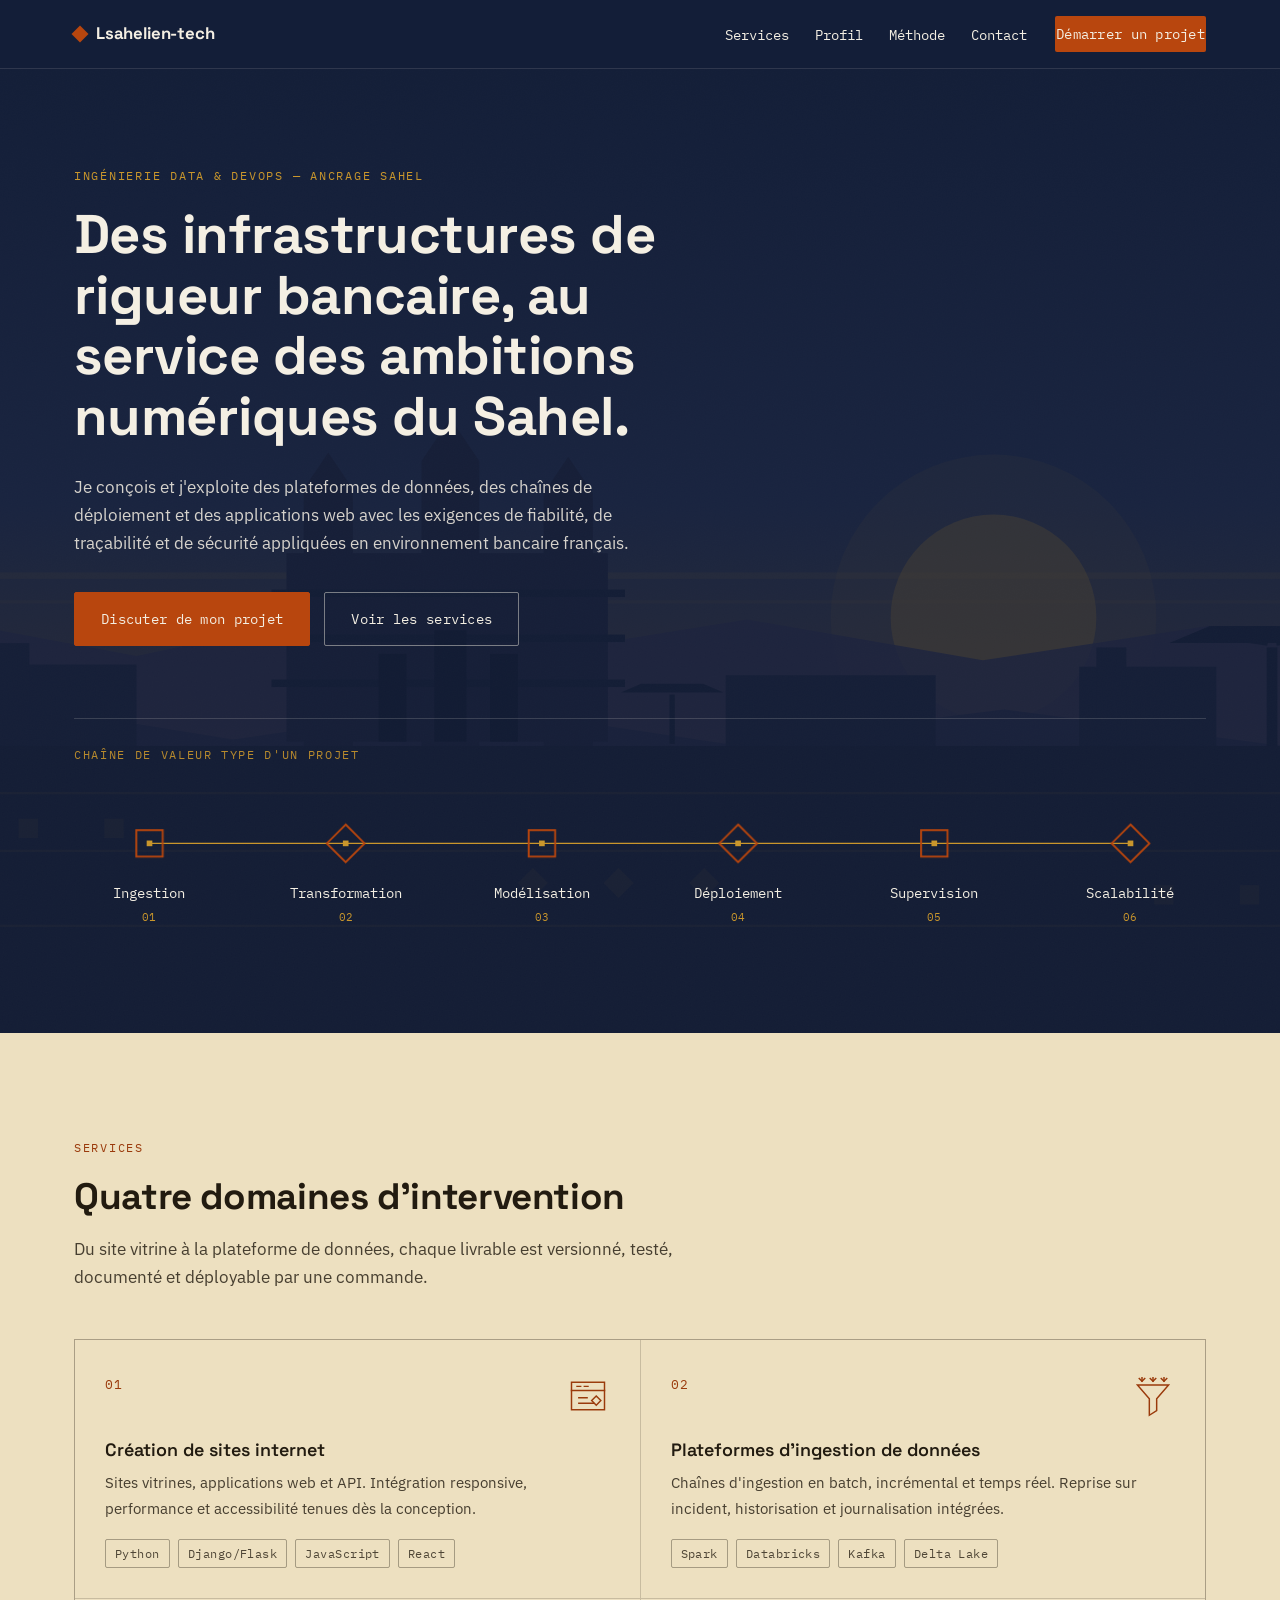
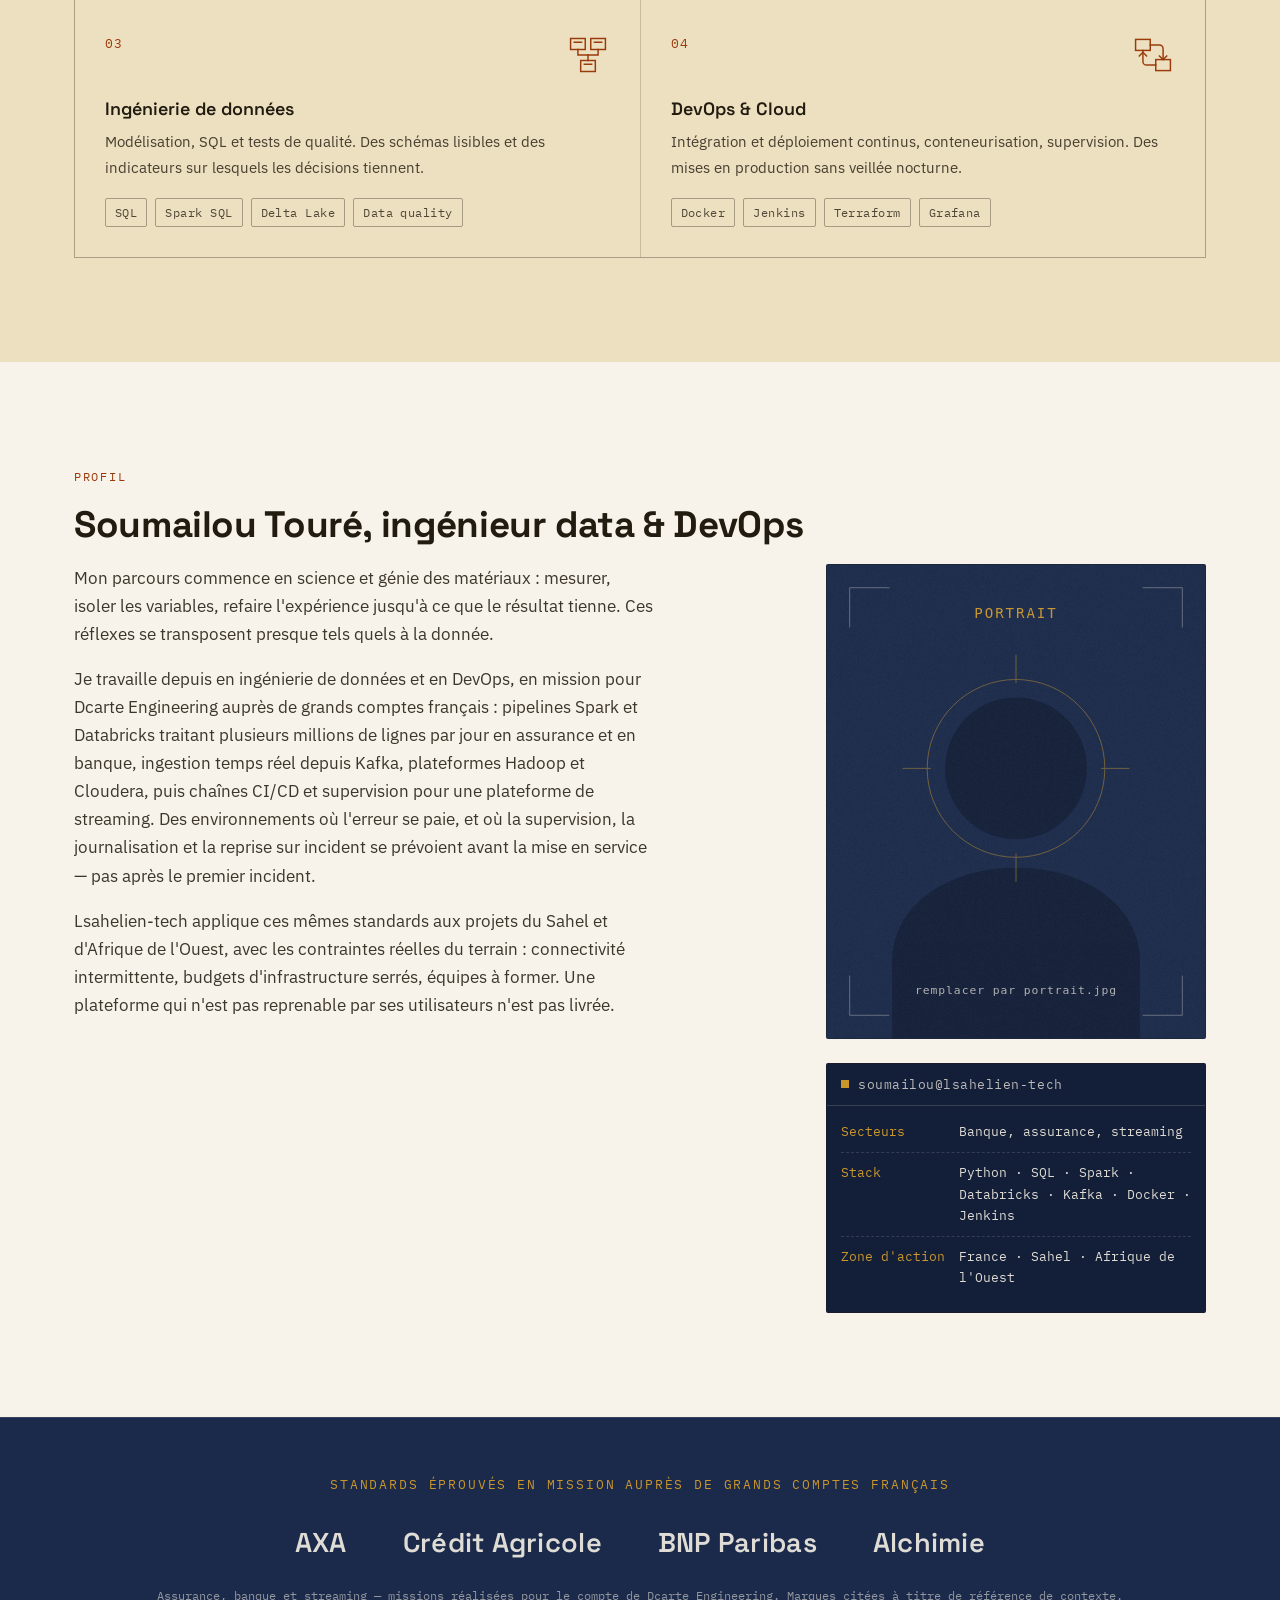
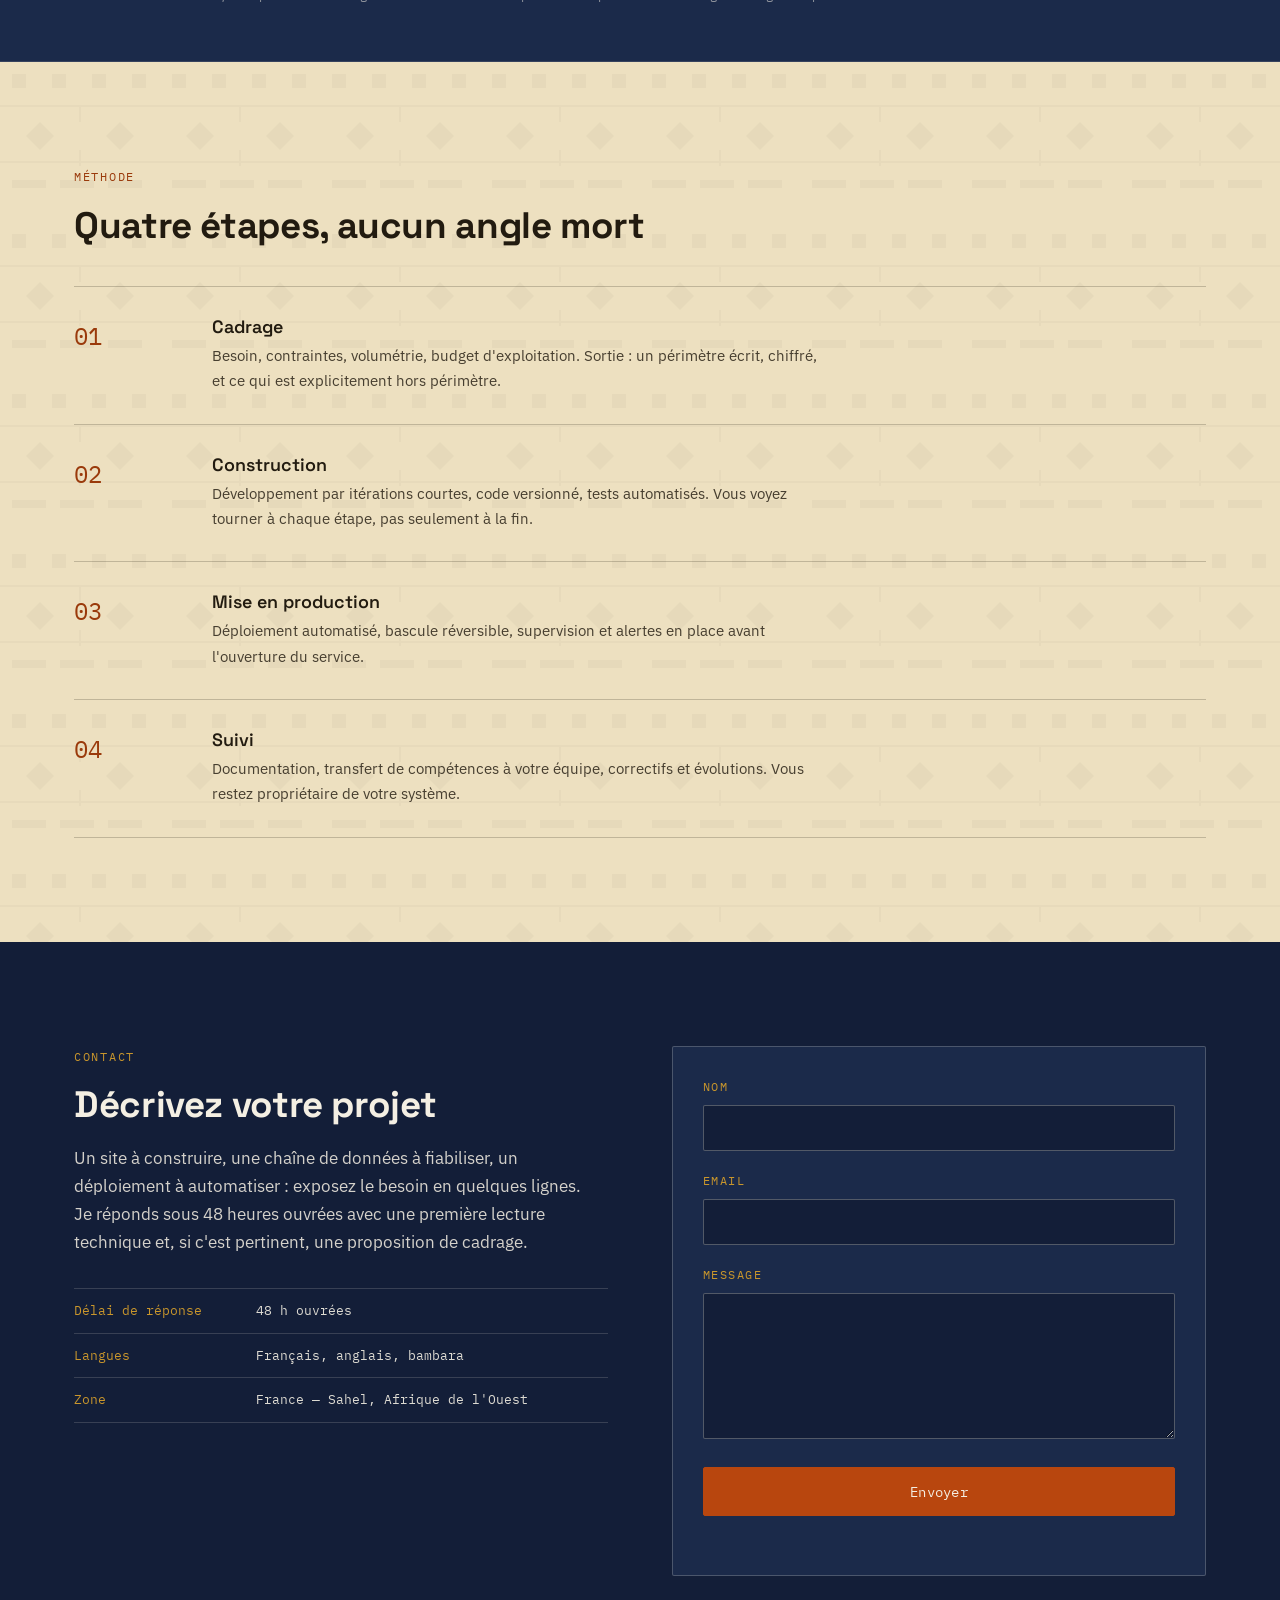
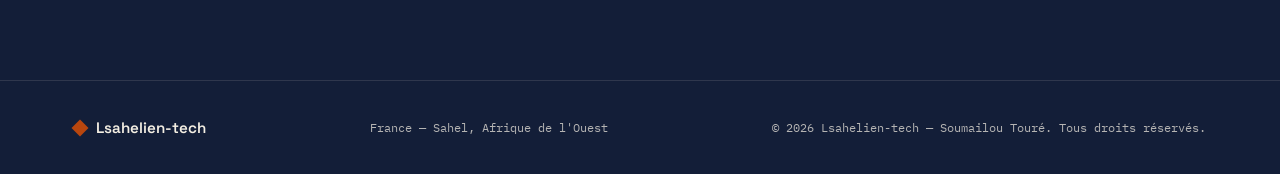
==== public/index.html @ 9456e6a8 "Isole le site dans public/ pour le déploiement Le déploiement échouait sur « Asset too large » : l'a" ====
<!DOCTYPE html>
<html lang="fr">
<head>
<meta charset="utf-8">
<meta name="viewport" content="width=device-width, initial-scale=1">
<title>Lsahelien-tech — Ingénierie data, DevOps &amp; développement web</title>
<meta name="description" content="Lsahelien-tech conçoit des plateformes de données, des sites internet et des chaînes DevOps avec les standards de fiabilité éprouvés en environnement bancaire, au service des projets du Sahel et d'Afrique de l'Ouest.">
<meta name="author" content="Soumailou Touré">
<meta name="theme-color" content="#131E38">
<link rel="icon" href="assets/img/favicon.svg" type="image/svg+xml">
<link rel="canonical" href="https://site-internet-lsahelien-tech.touresoumailou19.workers.dev/">

<meta property="og:type" content="website">
<meta property="og:title" content="Lsahelien-tech — Ingénierie data &amp; DevOps">
<meta property="og:description" content="Des infrastructures de rigueur bancaire, au service des ambitions numériques du Sahel.">
<meta property="og:image" content="https://site-internet-lsahelien-tech.touresoumailou19.workers.dev/assets/img/hero-sahel.svg">
<meta property="og:url" content="https://site-internet-lsahelien-tech.touresoumailou19.workers.dev/">
<meta property="og:locale" content="fr_FR">

<link rel="preconnect" href="https://fonts.googleapis.com">
<link rel="preconnect" href="https://fonts.gstatic.com" crossorigin>
<link rel="stylesheet" href="https://fonts.googleapis.com/css2?family=IBM+Plex+Mono:wght@400;500&family=IBM+Plex+Sans:wght@400;500&family=Space+Grotesk:wght@600;700&display=swap">
<link rel="stylesheet" href="assets/css/style.css">
</head>
<body>

<a class="skip-link" href="#main">Aller au contenu</a>

<header class="site-header" id="top">
  <div class="wrap header-inner">
    <a class="logo" href="#top" aria-label="Lsahelien-tech, retour en haut de page">
      <span class="logo-mark" aria-hidden="true"></span>
      <span class="logo-text">Lsahelien-tech</span>
    </a>

    <input type="checkbox" id="nav-toggle" class="nav-toggle" hidden>
    <label for="nav-toggle" class="nav-burger" aria-hidden="true">
      <span></span><span></span><span></span>
    </label>

    <nav class="site-nav" aria-label="Navigation principale">
      <ul>
        <li><a href="#services">Services</a></li>
        <li><a href="#profil">Profil</a></li>
        <li><a href="#methode">Méthode</a></li>
        <li><a href="#contact">Contact</a></li>
      </ul>
      <a class="btn btn-solid btn-sm nav-cta" href="#contact">Démarrer un projet</a>
    </nav>
  </div>
</header>

<main id="main">

  <!-- ============ HERO ============ -->
  <section class="hero" aria-labelledby="hero-title">
    <img class="hero-bg" src="assets/img/hero-sahel.svg" alt="Paysage sahélien au crépuscule : dunes, architecture en banco et acacias, traité en teinte indigo." aria-hidden="true">
    <div class="hero-veil" aria-hidden="true"></div>

    <div class="wrap hero-inner">
      <p class="eyebrow">Ingénierie data &amp; DevOps — ancrage Sahel</p>
      <h1 id="hero-title">Des infrastructures de rigueur bancaire, au service des ambitions numériques du Sahel.</h1>
      <p class="hero-lede">
        Je conçois et j'exploite des plateformes de données, des chaînes de déploiement et des applications web
        avec les exigences de fiabilité, de traçabilité et de sécurité appliquées en environnement bancaire français.
      </p>

      <div class="hero-actions">
        <a class="btn btn-solid" href="#contact">Discuter de mon projet</a>
        <a class="btn btn-ghost" href="#services">Voir les services</a>
      </div>

      <figure class="pipeline">
        <figcaption class="pipeline-cap">Chaîne de valeur type d'un projet</figcaption>
        <div class="pipeline-scroll">
          <svg class="pipeline-svg" viewBox="0 0 1200 168" role="img" aria-label="Diagramme de pipeline : Ingestion, Transformation, Modélisation, Déploiement, Supervision, Scalabilité.">
            <title>Pipeline : ingestion, transformation, modélisation, déploiement, supervision, scalabilité</title>

            <path class="pl-line" d="M80 64 H1120" fill="none" stroke="#C9962C" stroke-width="1.5"/>

            <g class="pl-nodes" fill="none" stroke="#B8460E" stroke-width="2">
              <rect class="pl-node n1" x="66" y="50" width="28" height="28"/>
              <path class="pl-node n2" d="M288 44 L308 64 L288 84 L268 64 Z"/>
              <rect class="pl-node n3" x="482" y="50" width="28" height="28"/>
              <path class="pl-node n4" d="M704 44 L724 64 L704 84 L684 64 Z"/>
              <rect class="pl-node n5" x="898" y="50" width="28" height="28"/>
              <path class="pl-node n6" d="M1120 44 L1140 64 L1120 84 L1100 64 Z"/>
            </g>

            <g class="pl-dots" fill="#C9962C">
              <rect class="pl-node n1" x="77" y="61" width="6" height="6"/>
              <rect class="pl-node n2" x="285" y="61" width="6" height="6"/>
              <rect class="pl-node n3" x="493" y="61" width="6" height="6"/>
              <rect class="pl-node n4" x="701" y="61" width="6" height="6"/>
              <rect class="pl-node n5" x="909" y="61" width="6" height="6"/>
              <rect class="pl-node n6" x="1117" y="61" width="6" height="6"/>
            </g>

            <g class="pl-labels" fill="#F4EFE3" font-family="'IBM Plex Mono', ui-monospace, monospace" font-size="15" text-anchor="middle">
              <text class="pl-node n1" x="80" y="122">Ingestion</text>
              <text class="pl-node n2" x="288" y="122">Transformation</text>
              <text class="pl-node n3" x="496" y="122">Modélisation</text>
              <text class="pl-node n4" x="704" y="122">Déploiement</text>
              <text class="pl-node n5" x="912" y="122">Supervision</text>
              <text class="pl-node n6" x="1120" y="122">Scalabilité</text>
            </g>

            <g class="pl-idx pl-labels" fill="#C9962C" font-family="'IBM Plex Mono', ui-monospace, monospace" font-size="12" text-anchor="middle">
              <text class="pl-node n1" x="80" y="146">01</text>
              <text class="pl-node n2" x="288" y="146">02</text>
              <text class="pl-node n3" x="496" y="146">03</text>
              <text class="pl-node n4" x="704" y="146">04</text>
              <text class="pl-node n5" x="912" y="146">05</text>
              <text class="pl-node n6" x="1120" y="146">06</text>
            </g>
          </svg>
        </div>
      </figure>
    </div>
  </section>

  <!-- ============ SERVICES ============ -->
  <section class="section section-sable" id="services" aria-labelledby="services-title">
    <div class="wrap">
      <p class="eyebrow eyebrow-dark">Services</p>
      <h2 id="services-title">Quatre domaines d'intervention</h2>
      <p class="section-lede">
        Du site vitrine à la plateforme de données, chaque livrable est versionné, testé, documenté et déployable
        par une commande.
      </p>

      <div class="grid-services">

        <article class="card">
          <div class="card-head">
            <span class="card-num">01</span>
            <svg class="ico" viewBox="0 0 48 48" aria-hidden="true" focusable="false">
              <rect x="6" y="9" width="36" height="30"/>
              <path d="M6 18 H42"/>
              <path d="M12 13.5 H16 M20 13.5 H24"/>
              <path d="M14 26 h9 M14 32 h16"/>
              <path d="M33 24 l5 5 -5 5 -5 -5 Z"/>
            </svg>
          </div>
          <h3>Création de sites internet</h3>
          <p>Sites vitrines, applications web et API. Intégration responsive, performance et accessibilité tenues dès la conception.</p>
          <ul class="tags">
            <li>Python</li><li>Django/Flask</li><li>JavaScript</li><li>React</li>
          </ul>
        </article>

        <article class="card">
          <div class="card-head">
            <span class="card-num">02</span>
            <svg class="ico" viewBox="0 0 48 48" aria-hidden="true" focusable="false">
              <path d="M7 12 h34 l-13 15 v13 l-8 5 V27 Z"/>
              <path d="M12 8 V4 M24 8 V4 M36 8 V4"/>
              <path d="M9 5 l3 3 3 -3 M21 5 l3 3 3 -3 M33 5 l3 3 3 -3"/>
            </svg>
          </div>
          <h3>Plateformes d'ingestion de données</h3>
          <p>Chaînes d'ingestion en batch, incrémental et temps réel. Reprise sur incident, historisation et journalisation intégrées.</p>
          <ul class="tags">
            <li>Spark</li><li>Databricks</li><li>Kafka</li><li>Delta Lake</li>
          </ul>
        </article>

        <article class="card">
          <div class="card-head">
            <span class="card-num">03</span>
            <svg class="ico" viewBox="0 0 48 48" aria-hidden="true" focusable="false">
              <rect x="5" y="6" width="16" height="12"/>
              <rect x="27" y="6" width="16" height="12"/>
              <rect x="16" y="30" width="16" height="12"/>
              <path d="M13 18 v6 h22 v-6"/>
              <path d="M24 24 v6"/>
              <path d="M9 10 h8 M31 10 h8 M20 34 h8"/>
            </svg>
          </div>
          <h3>Ingénierie de données</h3>
          <p>Modélisation, SQL et tests de qualité. Des schémas lisibles et des indicateurs sur lesquels les décisions tiennent.</p>
          <ul class="tags">
            <li>SQL</li><li>Spark SQL</li><li>Delta Lake</li><li>Data quality</li>
          </ul>
        </article>

        <article class="card">
          <div class="card-head">
            <span class="card-num">04</span>
            <svg class="ico" viewBox="0 0 48 48" aria-hidden="true" focusable="false">
              <rect x="5" y="7" width="16" height="12"/>
              <rect x="27" y="29" width="16" height="12"/>
              <path d="M21 13 h10 a4 4 0 0 1 4 4 v12"/>
              <path d="M27 35 H17 a4 4 0 0 1 -4 -4 V19"/>
              <path d="M31 25 l4 4 4 -4"/>
              <path d="M9 25 l4 -4 4 4"/>
            </svg>
          </div>
          <h3>DevOps &amp; Cloud</h3>
          <p>Intégration et déploiement continus, conteneurisation, supervision. Des mises en production sans veillée nocturne.</p>
          <ul class="tags">
            <li>Docker</li><li>Jenkins</li><li>Terraform</li><li>Grafana</li>
          </ul>
        </article>

      </div>
    </div>
  </section>

  <!-- ============ PROFIL ============ -->
  <section class="section section-papier" id="profil" aria-labelledby="profil-title">
    <div class="wrap">
      <p class="eyebrow eyebrow-dark">Profil</p>
      <h2 id="profil-title">Soumailou Touré, ingénieur data &amp; DevOps</h2>

      <div class="grid-profil">
        <div class="profil-text">
          <p>
            Mon parcours commence en science et génie des matériaux : mesurer, isoler les variables, refaire
            l'expérience jusqu'à ce que le résultat tienne. Ces réflexes se transposent presque tels quels à la donnée.
          </p>
          <p>
            Je travaille depuis en ingénierie de données et en DevOps, en mission pour Dcarte Engineering auprès de
            grands comptes français : pipelines Spark et Databricks traitant plusieurs millions de lignes par jour
            en assurance et en banque, ingestion temps réel depuis Kafka, plateformes Hadoop et Cloudera, puis
            chaînes CI/CD et supervision pour une plateforme de streaming. Des environnements où l'erreur se paie,
            et où la supervision, la journalisation et la reprise sur incident se prévoient avant la mise en
            service — pas après le premier incident.
          </p>
          <p>
            Lsahelien-tech applique ces mêmes standards aux projets du Sahel et d'Afrique de l'Ouest, avec les
            contraintes réelles du terrain : connectivité intermittente, budgets d'infrastructure serrés, équipes
            à former. Une plateforme qui n'est pas reprenable par ses utilisateurs n'est pas livrée.
          </p>
        </div>

        <div class="profil-side">
          <figure class="portrait">
            <img src="assets/img/portrait-placeholder.svg" alt="Emplacement réservé au portrait de Soumailou Touré, ingénieur data et DevOps." width="800" height="1000">
          </figure>

          <div class="status-card" role="group" aria-label="Fiche de synthèse">
            <div class="status-bar">
              <span class="dot" aria-hidden="true"></span>
              <span class="status-title">soumailou@lsahelien-tech</span>
            </div>
            <dl class="status-body">
              <div><dt>Secteurs</dt><dd>Banque, assurance, streaming</dd></div>
              <div><dt>Stack</dt><dd>Python · SQL · Spark · Databricks · Kafka · Docker · Jenkins</dd></div>
              <div><dt>Zone d'action</dt><dd>France · Sahel · Afrique de l'Ouest</dd></div>
            </dl>
          </div>
        </div>
      </div>
    </div>
  </section>

  <!-- ============ RÉFÉRENCES ============ -->
  <section class="refs" aria-labelledby="refs-title">
    <div class="wrap refs-inner">
      <h2 id="refs-title" class="refs-title">Standards éprouvés en mission auprès de grands comptes français</h2>
      <ul class="refs-list">
        <li>AXA</li>
        <li>Crédit Agricole</li>
        <li>BNP&nbsp;Paribas</li>
        <li>Alchimie</li>
      </ul>
      <p class="refs-note">Assurance, banque et streaming — missions réalisées pour le compte de Dcarte Engineering. Marques citées à titre de référence de contexte.</p>
    </div>
  </section>

  <!-- ============ MÉTHODE ============ -->
  <section class="section section-sable methode" id="methode" aria-labelledby="methode-title">
    <div class="bogolan" aria-hidden="true"></div>
    <div class="wrap">
      <p class="eyebrow eyebrow-dark">Méthode</p>
      <h2 id="methode-title">Quatre étapes, aucun angle mort</h2>

      <ol class="steps">
        <li>
          <span class="step-num">01</span>
          <div>
            <h3>Cadrage</h3>
            <p>Besoin, contraintes, volumétrie, budget d'exploitation. Sortie : un périmètre écrit, chiffré, et ce qui est explicitement hors périmètre.</p>
          </div>
        </li>
        <li>
          <span class="step-num">02</span>
          <div>
            <h3>Construction</h3>
            <p>Développement par itérations courtes, code versionné, tests automatisés. Vous voyez tourner à chaque étape, pas seulement à la fin.</p>
          </div>
        </li>
        <li>
          <span class="step-num">03</span>
          <div>
            <h3>Mise en production</h3>
            <p>Déploiement automatisé, bascule réversible, supervision et alertes en place avant l'ouverture du service.</p>
          </div>
        </li>
        <li>
          <span class="step-num">04</span>
          <div>
            <h3>Suivi</h3>
            <p>Documentation, transfert de compétences à votre équipe, correctifs et évolutions. Vous restez propriétaire de votre système.</p>
          </div>
        </li>
      </ol>
    </div>
  </section>

  <!-- ============ CONTACT ============ -->
  <section class="section section-indigo" id="contact" aria-labelledby="contact-title">
    <div class="wrap grid-contact">
      <div>
        <p class="eyebrow">Contact</p>
        <h2 id="contact-title">Décrivez votre projet</h2>
        <p class="contact-lede">
          Un site à construire, une chaîne de données à fiabiliser, un déploiement à automatiser :
          exposez le besoin en quelques lignes. Je réponds sous 48&nbsp;heures ouvrées avec une première
          lecture technique et, si c'est pertinent, une proposition de cadrage.
        </p>
        <ul class="contact-meta">
          <li><span>Délai de réponse</span> 48 h ouvrées</li>
          <li><span>Langues</span> Français, anglais, bambara</li>
          <li><span>Zone</span> France — Sahel, Afrique de l'Ouest</li>
        </ul>
      </div>

      <form class="form" id="contact-form" novalidate>
        <div class="field">
          <label for="name">Nom</label>
          <input type="text" id="name" name="name" autocomplete="name" required aria-describedby="err-name">
          <p class="error" id="err-name" role="alert" hidden>Indiquez votre nom.</p>
        </div>

        <div class="field">
          <label for="email">Email</label>
          <input type="email" id="email" name="email" autocomplete="email" required aria-describedby="err-email">
          <p class="error" id="err-email" role="alert" hidden>Indiquez une adresse email valide.</p>
        </div>

        <div class="field">
          <label for="message">Message</label>
          <textarea id="message" name="message" rows="6" required aria-describedby="err-message"></textarea>
          <p class="error" id="err-message" role="alert" hidden>Décrivez votre besoin en quelques lignes (20 caractères minimum).</p>
        </div>

        <button type="submit" class="btn btn-solid btn-block">Envoyer</button>
        <p class="form-status" id="form-status" role="status" aria-live="polite"></p>
      </form>
    </div>
  </section>

</main>

<footer class="site-footer">
  <div class="wrap footer-inner">
    <p class="footer-brand"><span class="logo-mark" aria-hidden="true"></span> Lsahelien-tech</p>
    <p class="footer-loc">France — Sahel, Afrique de l'Ouest</p>
    <p class="footer-copy">© <span id="year">2026</span> Lsahelien-tech — Soumailou Touré. Tous droits réservés.</p>
  </div>
</footer>

<script src="assets/js/main.js" defer></script>
</body>
</html>
---- public/assets/css/style.css ----
/* =========================================================
   Lsahelien-tech — feuille de style unique
   Palette, typographies et composants
   ========================================================= */

:root {
  /* Couleurs */
  --indigo:        #131E38;
  --indigo-2:      #1B2A4A;
  --sable:         #EDE0C0;
  --papier:        #F7F3EA;
  --argile:        #B8460E;
  --argile-dark:   #9A3A0B;   /* variante accessible sur fonds clairs */
  --or:            #C9962C;
  --encre:         #221B10;
  --creme:         #F4EFE3;

  /* Typographies */
  --font-title: 'Space Grotesk', 'Segoe UI', system-ui, sans-serif;
  --font-body:  'IBM Plex Sans', system-ui, -apple-system, sans-serif;
  --font-mono:  'IBM Plex Mono', ui-monospace, SFMono-Regular, Menlo, monospace;

  /* Rythme */
  --wrap: 1180px;
  --gut: 24px;
  --radius: 2px;
  --border: 1px solid;
  --section-y: 104px;
  --header-h: 68px;
}

*, *::before, *::after { box-sizing: border-box; }

html { scroll-behavior: smooth; scroll-padding-top: calc(var(--header-h) + 12px); }

body {
  margin: 0;
  background: var(--papier);
  color: var(--encre);
  font-family: var(--font-body);
  font-size: 17px;
  line-height: 1.65;
  -webkit-font-smoothing: antialiased;
}

img, svg { max-width: 100%; }
img { display: block; height: auto; }

h1, h2, h3 { font-family: var(--font-title); font-weight: 700; line-height: 1.12; margin: 0 0 .5em; letter-spacing: -0.01em; }
h1 { font-size: clamp(2rem, 4.6vw, 3.4rem); }
h2 { font-size: clamp(1.6rem, 3vw, 2.3rem); }
h3 { font-size: 1.12rem; font-weight: 600; letter-spacing: 0; }
p  { margin: 0 0 1em; }

a { color: inherit; }

.wrap { width: 100%; max-width: var(--wrap); margin-inline: auto; padding-inline: var(--gut); }

/* Accessibilité : focus toujours visible */
:focus-visible {
  outline: 2px solid var(--or);
  outline-offset: 3px;
}

.skip-link {
  position: absolute; left: -9999px; top: 0; z-index: 100;
  background: var(--argile); color: var(--creme);
  padding: 10px 16px; font-family: var(--font-mono); font-size: .85rem;
}
.skip-link:focus { left: 0; }

/* ============ En-têtes de section génériques ============ */

.eyebrow {
  font-family: var(--font-mono);
  font-size: .78rem;
  letter-spacing: .14em;
  text-transform: uppercase;
  color: var(--or);
  margin: 0 0 18px;
}
.eyebrow-dark { color: var(--argile-dark); }

.section { padding-block: var(--section-y); position: relative; }
.section-sable  { background: var(--sable); }
.section-papier { background: var(--papier); }
.section-indigo { background: var(--indigo); color: var(--creme); }
.section-indigo h2 { color: var(--creme); }

.section-lede { max-width: 62ch; color: color-mix(in srgb, var(--encre) 82%, transparent); margin-bottom: 48px; }

/* ============ Boutons ============ */

.btn {
  display: inline-flex; align-items: center; justify-content: center;
  gap: 10px;
  font-family: var(--font-mono); font-size: .9rem; letter-spacing: .02em;
  padding: 14px 26px;
  border-radius: var(--radius);
  border: var(--border) transparent;
  text-decoration: none;
  cursor: pointer;
  transition: background-color .18s linear, color .18s linear, border-color .18s linear;
}
.btn-solid { background: var(--argile); color: var(--creme); border-color: var(--argile); }
.btn-solid:hover { background: #a03d0c; border-color: #a03d0c; }
.btn-ghost { background: transparent; color: var(--creme); border-color: rgba(244,239,227,.45); }
.btn-ghost:hover { border-color: var(--or); color: var(--or); }
.btn-sm { padding: 10px 18px; font-size: .82rem; }
.btn-block { width: 100%; }

/* ============ Header ============ */

.site-header {
  position: sticky; top: 0; z-index: 40;
  background: var(--indigo);
  border-bottom: var(--border) rgba(244,239,227,.12);
}
.header-inner {
  min-height: var(--header-h);
  display: flex; align-items: center; justify-content: space-between; gap: 24px;
}

.logo { display: inline-flex; align-items: center; gap: 10px; text-decoration: none; color: var(--creme); }
.logo-mark {
  width: 12px; height: 12px; background: var(--argile);
  transform: rotate(45deg); flex: none;
}
.logo-text { font-family: var(--font-title); font-weight: 700; font-size: 1.05rem; letter-spacing: -0.01em; }

.site-nav { display: flex; align-items: center; gap: 28px; }
.site-nav ul { list-style: none; display: flex; gap: 26px; margin: 0; padding: 0; }
.site-nav a {
  font-family: var(--font-mono); font-size: .85rem; color: var(--creme);
  text-decoration: none; padding: 6px 0;
  border-bottom: 1px solid transparent;
}
.site-nav ul a:hover { color: var(--or); border-bottom-color: var(--or); }

.nav-toggle, .nav-burger { display: none; }

/* ============ Hero ============ */

.hero {
  position: relative;
  background: var(--indigo);
  color: var(--creme);
  overflow: hidden;
  padding-block: 96px 88px;
}
.hero-bg {
  position: absolute; inset: 0;
  width: 100%; height: 100%;
  object-fit: cover;
  z-index: 0;
}
.hero-veil {
  position: absolute; inset: 0; z-index: 1;
  background: rgba(19, 30, 56, .74);
}
.hero-inner { position: relative; z-index: 2; }

.hero h1 { max-width: 20ch; color: var(--creme); }
.hero-lede {
  max-width: 60ch;
  font-size: 1.06rem;
  color: rgba(244,239,227,.86);
  margin-bottom: 34px;
}
.hero-actions { display: flex; flex-wrap: wrap; gap: 14px; margin-bottom: 72px; }

/* Diagramme pipeline */
.pipeline { margin: 0; border-top: var(--border) rgba(244,239,227,.16); padding-top: 26px; }
.pipeline-cap {
  font-family: var(--font-mono); font-size: .74rem; letter-spacing: .14em;
  text-transform: uppercase; color: rgba(201,150,44,.9); margin-bottom: 18px;
}
.pipeline-scroll { overflow-x: auto; padding-bottom: 4px; }
.pipeline-svg { width: 100%; min-width: 640px; height: auto; display: block; }

.pl-line { stroke-dasharray: 1100; stroke-dashoffset: 1100; animation: draw 1.6s ease-out .2s forwards; }
@keyframes draw { to { stroke-dashoffset: 0; } }

.pl-node { opacity: 0; animation: pop .45s ease-out forwards; }
.n1 { animation-delay: .35s; }
.n2 { animation-delay: .60s; }
.n3 { animation-delay: .85s; }
.n4 { animation-delay: 1.10s; }
.n5 { animation-delay: 1.35s; }
.n6 { animation-delay: 1.60s; }
@keyframes pop { from { opacity: 0; } to { opacity: 1; } }

/* ============ Services ============ */

.grid-services {
  display: grid;
  grid-template-columns: repeat(2, 1fr);
  gap: 1px;
  background: rgba(34,27,16,.18);
  border: var(--border) rgba(34,27,16,.18);
}
.card {
  background: var(--sable);
  padding: 34px 30px 30px;
}
.card-head { display: flex; align-items: flex-start; justify-content: space-between; margin-bottom: 22px; }
.card-num { font-family: var(--font-mono); font-size: .8rem; color: var(--argile-dark); letter-spacing: .1em; }
.ico { width: 44px; height: 44px; fill: none; stroke: var(--argile-dark); stroke-width: 1.6; stroke-linecap: square; stroke-linejoin: miter; }
.card h3 { margin-bottom: 10px; }
.card p { color: rgba(34,27,16,.82); font-size: .96rem; margin-bottom: 18px; }

.tags { list-style: none; display: flex; flex-wrap: wrap; gap: 8px; margin: 0; padding: 0; }
.tags li {
  font-family: var(--font-mono); font-size: .72rem; letter-spacing: .04em;
  border: var(--border) rgba(34,27,16,.35);
  border-radius: var(--radius);
  padding: 4px 9px;
  color: rgba(34,27,16,.78);
}

/* ============ Profil ============ */

.grid-profil {
  display: grid;
  grid-template-columns: 1fr 380px;
  gap: 64px;
  align-items: start;
  margin-top: 12px;
}
.profil-text p { max-width: 58ch; color: rgba(34,27,16,.88); }

.profil-side { display: grid; gap: 24px; }

.portrait { margin: 0; border: var(--border) rgba(34,27,16,.25); border-radius: var(--radius); overflow: hidden; background: var(--indigo-2); }
.portrait img { width: 100%; }

.status-card {
  border: var(--border) rgba(34,27,16,.35);
  border-radius: var(--radius);
  background: var(--indigo);
  color: var(--creme);
  font-family: var(--font-mono);
  font-size: .82rem;
}
.status-bar {
  display: flex; align-items: center; gap: 9px;
  padding: 10px 14px;
  border-bottom: var(--border) rgba(244,239,227,.16);
  color: rgba(244,239,227,.75);
  letter-spacing: .04em;
}
.status-bar .dot { width: 8px; height: 8px; background: var(--or); flex: none; }
.status-body { margin: 0; padding: 6px 14px 14px; }
.status-body > div { display: grid; grid-template-columns: 108px 1fr; gap: 10px; padding: 9px 0; border-bottom: 1px dashed rgba(244,239,227,.14); }
.status-body > div:last-child { border-bottom: 0; }
.status-body dt { color: var(--or); }
.status-body dd { margin: 0; color: rgba(244,239,227,.9); }

/* ============ Références ============ */

.refs { background: var(--indigo-2); color: var(--creme); padding-block: 56px; border-block: var(--border) rgba(244,239,227,.12); }
.refs-inner { text-align: center; }
.refs-title {
  font-family: var(--font-mono); font-weight: 400; font-size: .82rem;
  letter-spacing: .14em; text-transform: uppercase;
  color: var(--or); margin-bottom: 26px; line-height: 1.6;
}
.refs-list { list-style: none; display: flex; flex-wrap: wrap; justify-content: center; gap: 20px 56px; margin: 0 0 20px; padding: 0; }
.refs-list li {
  font-family: var(--font-title); font-weight: 600; font-size: clamp(1.2rem, 2.4vw, 1.7rem);
  color: rgba(244,239,227,.9);
  letter-spacing: .01em;
}
.refs-note { font-family: var(--font-mono); font-size: .72rem; color: rgba(244,239,227,.55); margin: 0; }

/* ============ Méthode ============ */

.methode { overflow: hidden; }
.bogolan {
  position: absolute; inset: 0;
  background-image: url('../img/bogolan.svg');
  background-size: 160px 160px;
  background-repeat: repeat;
  opacity: .07;
  pointer-events: none;
}
.methode .wrap { position: relative; z-index: 1; }

.steps { list-style: none; margin: 40px 0 0; padding: 0; border-top: var(--border) rgba(34,27,16,.22); }
.steps li {
  display: grid; grid-template-columns: 110px 1fr; gap: 28px;
  padding: 30px 0;
  border-bottom: var(--border) rgba(34,27,16,.22);
}
.step-num {
  font-family: var(--font-mono); font-size: 1.5rem; color: var(--argile-dark);
  letter-spacing: .02em;
}
.steps h3 { margin-bottom: 6px; }
.steps p { margin: 0; color: rgba(34,27,16,.82); max-width: 68ch; font-size: .96rem; }

/* ============ Contact ============ */

.grid-contact { display: grid; grid-template-columns: 1fr 1fr; gap: 64px; align-items: start; }
.contact-lede { color: rgba(244,239,227,.86); max-width: 52ch; }

.contact-meta { list-style: none; margin: 32px 0 0; padding: 0; font-family: var(--font-mono); font-size: .82rem; }
.contact-meta li { display: grid; grid-template-columns: 170px 1fr; gap: 12px; padding: 11px 0; border-top: var(--border) rgba(244,239,227,.16); color: rgba(244,239,227,.9); }
.contact-meta li:last-child { border-bottom: var(--border) rgba(244,239,227,.16); }
.contact-meta span { color: var(--or); }

.form {
  border: var(--border) rgba(244,239,227,.22);
  border-radius: var(--radius);
  padding: 30px;
  background: var(--indigo-2);
}
.field { margin-bottom: 20px; }
.field label {
  display: block;
  font-family: var(--font-mono); font-size: .76rem; letter-spacing: .12em; text-transform: uppercase;
  color: var(--or); margin-bottom: 8px;
}
.field input, .field textarea {
  width: 100%;
  background: var(--indigo);
  border: var(--border) rgba(244,239,227,.28);
  border-radius: var(--radius);
  color: var(--creme);
  font-family: var(--font-body); font-size: .98rem;
  padding: 12px 14px;
}
.field textarea { resize: vertical; min-height: 140px; }
.field input::placeholder, .field textarea::placeholder { color: rgba(244,239,227,.4); }
.field input:focus-visible, .field textarea:focus-visible { border-color: var(--or); }
.field [aria-invalid="true"] { border-color: #E86A2B; }

.error { font-family: var(--font-mono); font-size: .76rem; color: #F0956A; margin: 8px 0 0; }
.form-status { font-family: var(--font-mono); font-size: .8rem; margin: 14px 0 0; min-height: 1.2em; color: var(--or); }
.form-status.is-error { color: #F0956A; }

/* ============ Footer ============ */

.site-footer { background: var(--indigo); color: rgba(244,239,227,.72); border-top: var(--border) rgba(244,239,227,.12); padding-block: 34px; }
.footer-inner { display: flex; flex-wrap: wrap; align-items: center; justify-content: space-between; gap: 12px 32px; font-family: var(--font-mono); font-size: .78rem; }
.footer-inner p { margin: 0; }
.footer-brand { display: inline-flex; align-items: center; gap: 10px; color: var(--creme); font-family: var(--font-title); font-weight: 600; font-size: .95rem; }

/* =========================================================
   Responsive
   ========================================================= */

@media (max-width: 960px) {
  :root { --section-y: 76px; }

  .grid-profil, .grid-contact { grid-template-columns: 1fr; gap: 40px; }
  .profil-side { grid-template-columns: 200px 1fr; align-items: start; }
  .portrait { grid-column: 1; }
  .status-card { grid-column: 2; }
}

@media (max-width: 760px) {
  /* Navigation simplifiée */
  .nav-burger {
    display: flex; flex-direction: column; justify-content: center; gap: 5px;
    width: 40px; height: 40px; padding: 8px; cursor: pointer;
    border: var(--border) rgba(244,239,227,.3); border-radius: var(--radius);
  }
  .nav-burger span { display: block; height: 1.5px; background: var(--creme); }

  .site-nav {
    position: absolute; top: 100%; left: 0; right: 0;
    display: none;
    flex-direction: column; align-items: stretch; gap: 0;
    background: var(--indigo);
    border-bottom: var(--border) rgba(244,239,227,.12);
    padding: 12px var(--gut) 22px;
  }
  .nav-toggle:checked ~ .site-nav { display: flex; }
  .header-inner { position: relative; flex-wrap: wrap; }
  .site-nav ul { flex-direction: column; gap: 0; }
  .site-nav ul li { border-bottom: 1px solid rgba(244,239,227,.1); }
  .site-nav ul a { display: block; padding: 13px 0; font-size: .95rem; }
  .nav-cta { margin-top: 16px; }

  .grid-services { grid-template-columns: 1fr; }
  .profil-side { grid-template-columns: 1fr; }
  .portrait, .status-card { grid-column: auto; }
  .portrait { max-width: 320px; }
  .steps li { grid-template-columns: 1fr; gap: 8px; }
  .contact-meta li { grid-template-columns: 1fr; gap: 2px; }
  .status-body > div { grid-template-columns: 1fr; gap: 2px; }
  .hero { padding-block: 64px; }
  .hero-actions { margin-bottom: 52px; }
  .btn { width: 100%; }
  .btn-sm { width: auto; }
  .form { padding: 22px; }
  .footer-inner { flex-direction: column; align-items: flex-start; }
}

/* Respect des préférences de mouvement */
@media (prefers-reduced-motion: reduce) {
  html { scroll-behavior: auto; }
  .pl-line { animation: none; stroke-dashoffset: 0; }
  .pl-node { animation: none; opacity: 1; }
  * { transition-duration: .01ms !important; }
}

@media print {
  .site-header, .hero-bg, .hero-veil, .form { display: none; }
  body { background: #fff; color: #000; }
}
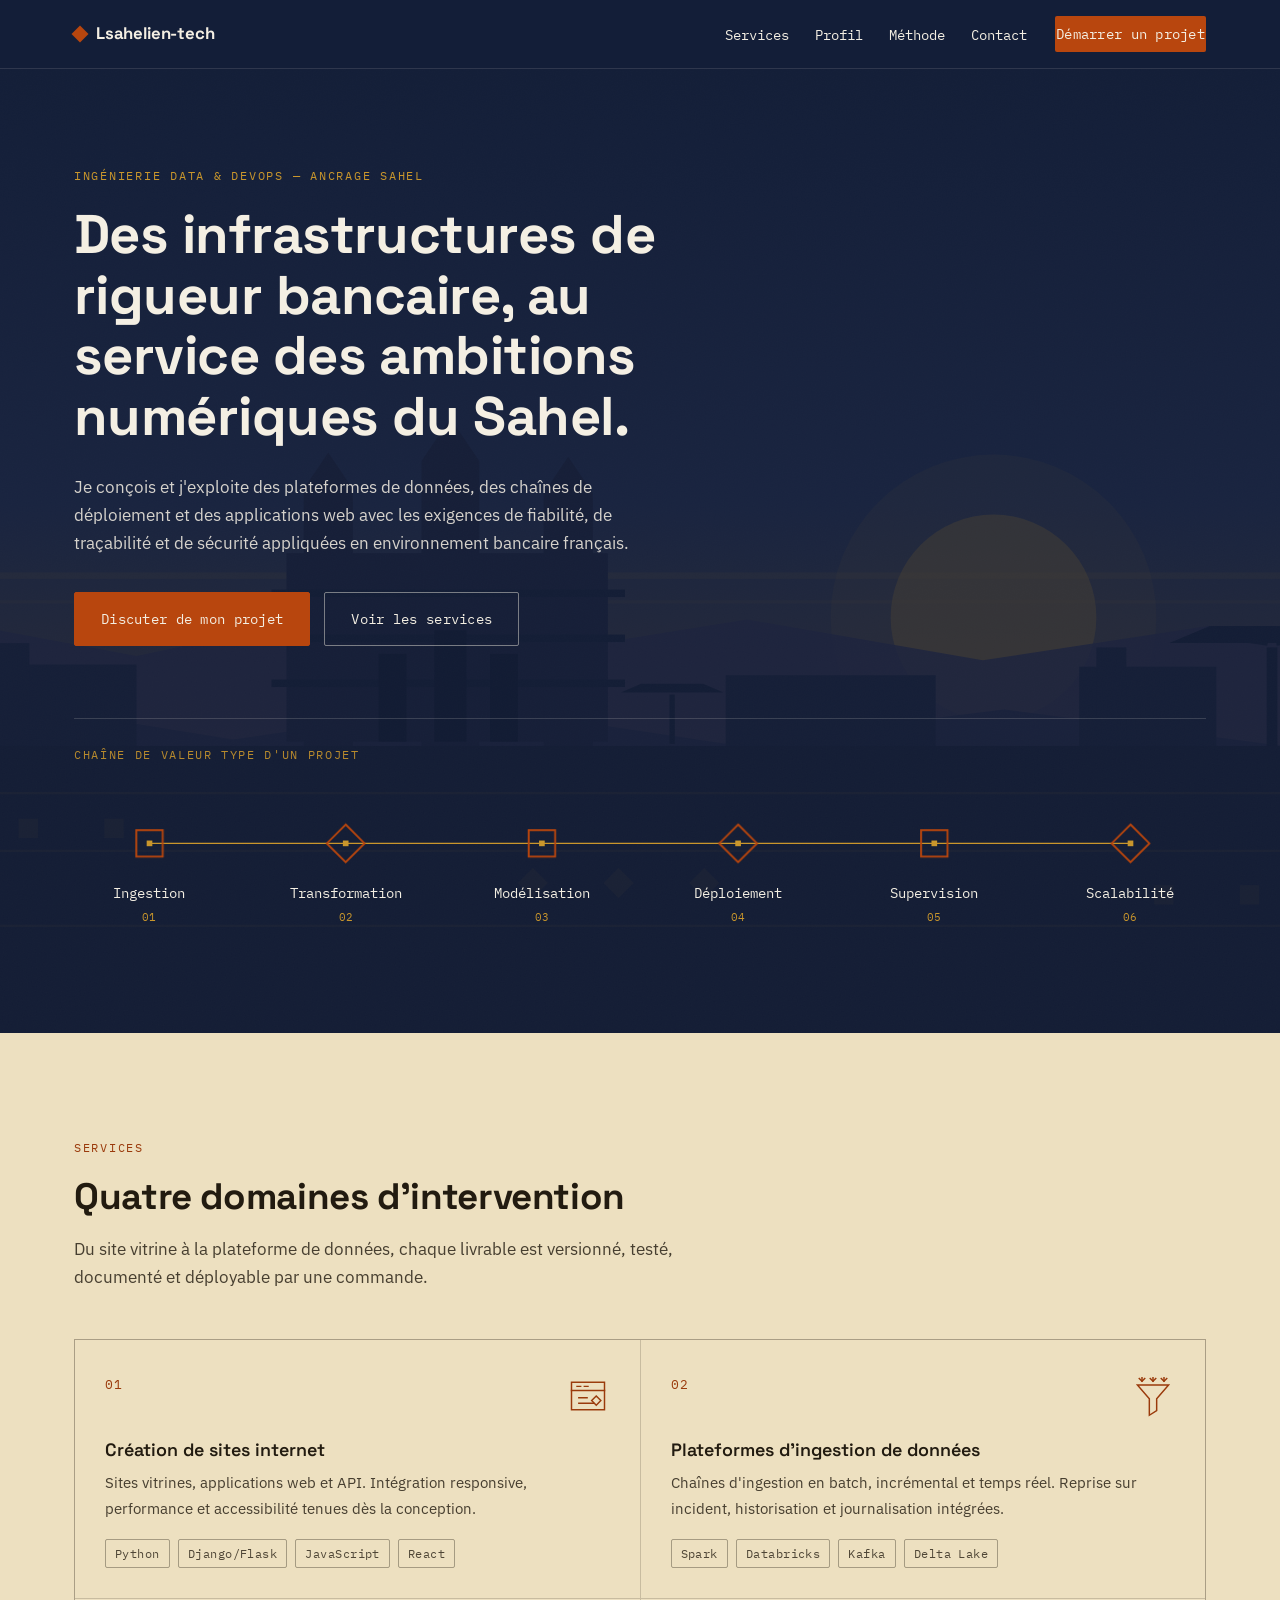
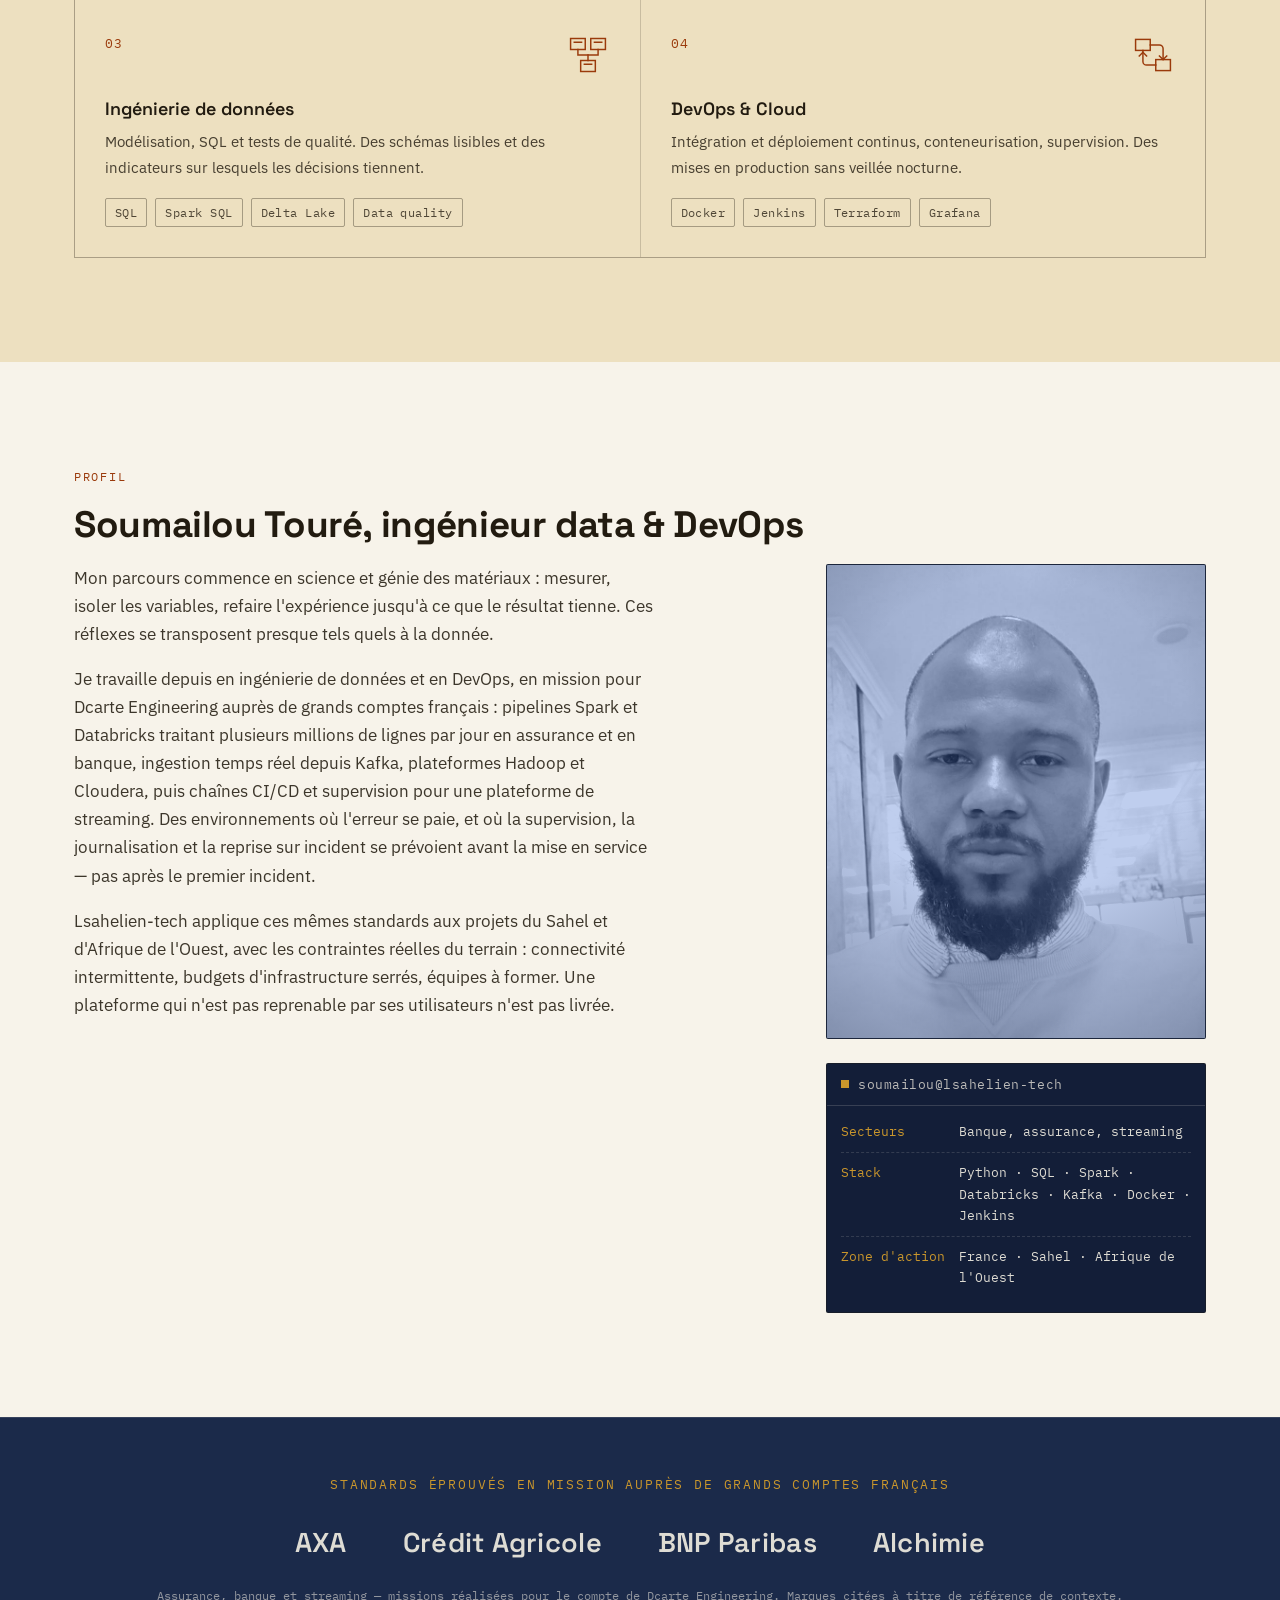
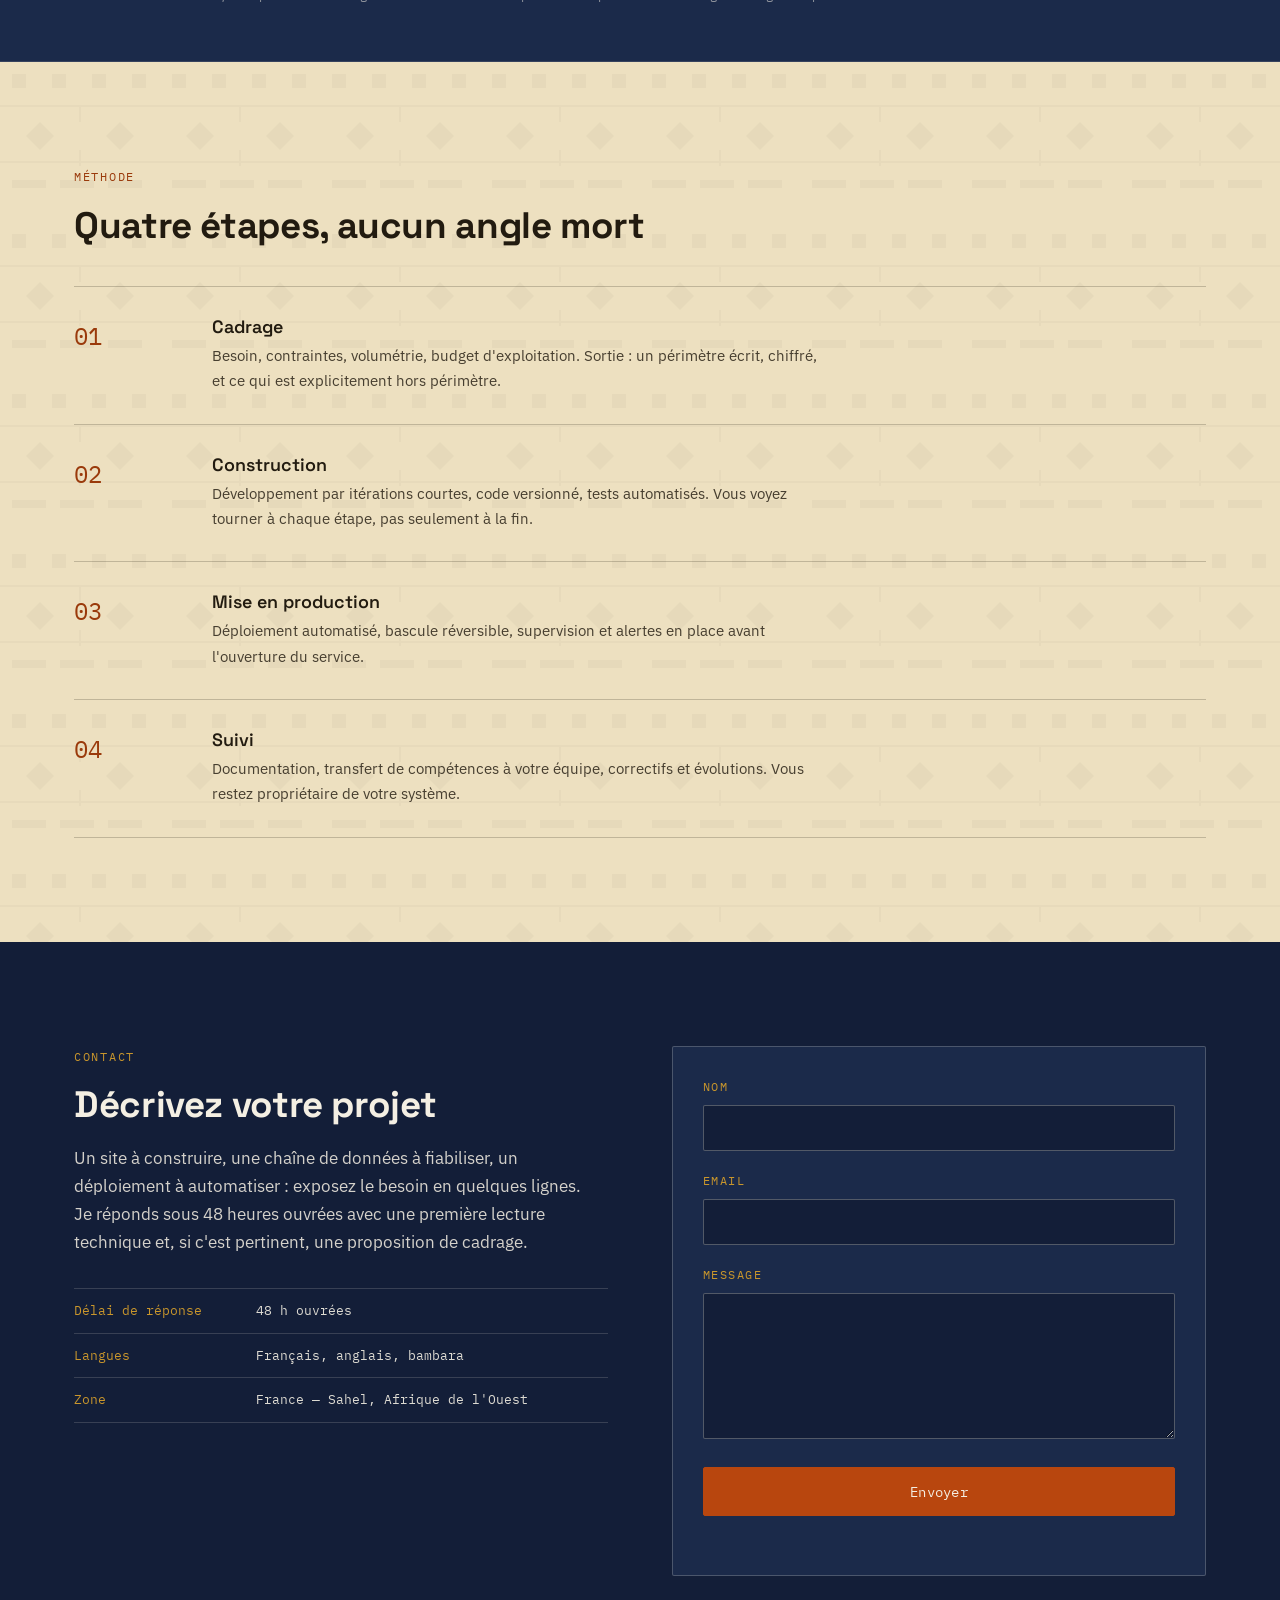
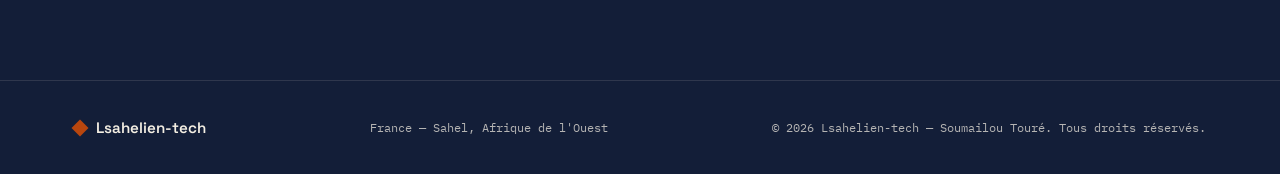
==== commit e33259fd: "Intègre le portrait photographique La photo déposée était branchée nulle part — index.html pointait " ====
--- a/public/index.html
+++ b/public/index.html
@@ -236,7 +236,7 @@
 
         <div class="profil-side">
           <figure class="portrait">
-            <img src="assets/img/portrait-placeholder.svg" alt="Emplacement réservé au portrait de Soumailou Touré, ingénieur data et DevOps." width="800" height="1000">
+            <img src="assets/img/portrait.jpg" alt="Portrait de Soumailou Touré, ingénieur data et DevOps, fondateur de Lsahelien-tech." width="800" height="1000" loading="lazy" decoding="async">
           </figure>
 
           <div class="status-card" role="group" aria-label="Fiche de synthèse">
--- a/public/assets/css/style.css
+++ b/public/assets/css/style.css
@@ -232,7 +232,42 @@
 .profil-side { display: grid; gap: 24px; }
 
 .portrait { margin: 0; border: var(--border) rgba(34,27,16,.25); border-radius: var(--radius); overflow: hidden; background: var(--indigo-2); }
-.portrait img { width: 100%; }
+
+/* Le cadre impose le format 4:5 : une photo de proportions différentes est
+   recadrée au centre plutôt que de déformer la mise en page. */
+.portrait img { width: 100%; aspect-ratio: 4 / 5; object-fit: cover; display: block; }
+
+/* Traitement duotone indigo, appliqué aux seules photos — le visuel de
+   remplacement est un SVG déjà dans la charte et n'a rien à désaturer.
+   Il suffit donc de déposer la photo et d'en changer le `src` : aucune
+   modification de cette feuille de style n'est nécessaire.
+   Pour revenir à la photo brute, supprimer ce bloc. */
+.portrait img[src$=".jpg"],
+.portrait img[src$=".jpeg"],
+.portrait img[src$=".png"],
+.portrait img[src$=".webp"] {
+  filter: grayscale(1) contrast(1.18) brightness(.86);
+  mix-blend-mode: luminosity;
+  opacity: .92;
+}
+
+/* Vignettage discret : détache le sujet d'un arrière-plan chargé.
+   Ne s'applique qu'en présence d'une photo, pas sur le SVG de remplacement. */
+.portrait:has(img[src$=".jpg"]),
+.portrait:has(img[src$=".jpeg"]),
+.portrait:has(img[src$=".png"]),
+.portrait:has(img[src$=".webp"]) { position: relative; }
+
+.portrait:has(img[src$=".jpg"])::after,
+.portrait:has(img[src$=".jpeg"])::after,
+.portrait:has(img[src$=".png"])::after,
+.portrait:has(img[src$=".webp"])::after {
+  content: "";
+  position: absolute;
+  inset: 0;
+  pointer-events: none;
+  background: radial-gradient(115% 85% at 50% 36%, transparent 40%, rgba(19, 30, 56, .45) 100%);
+}
 
 .status-card {
   border: var(--border) rgba(34,27,16,.35);
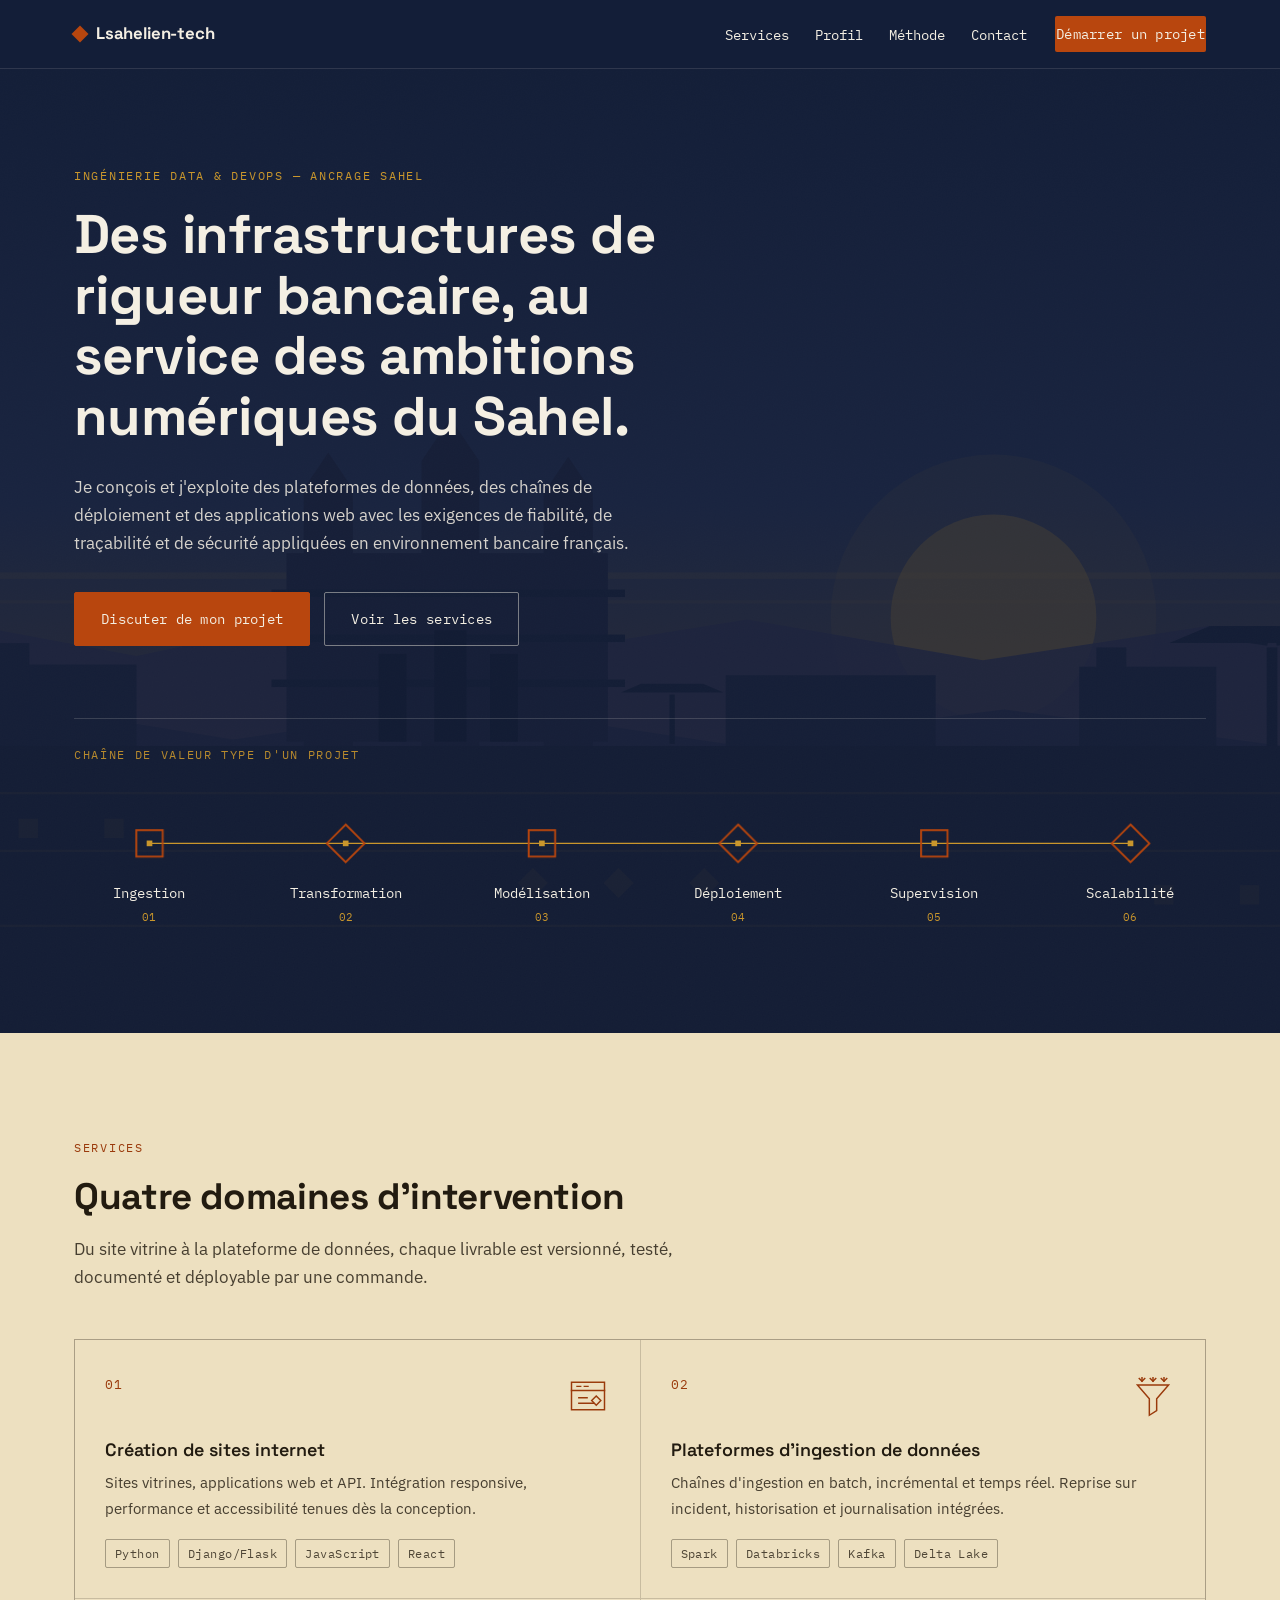
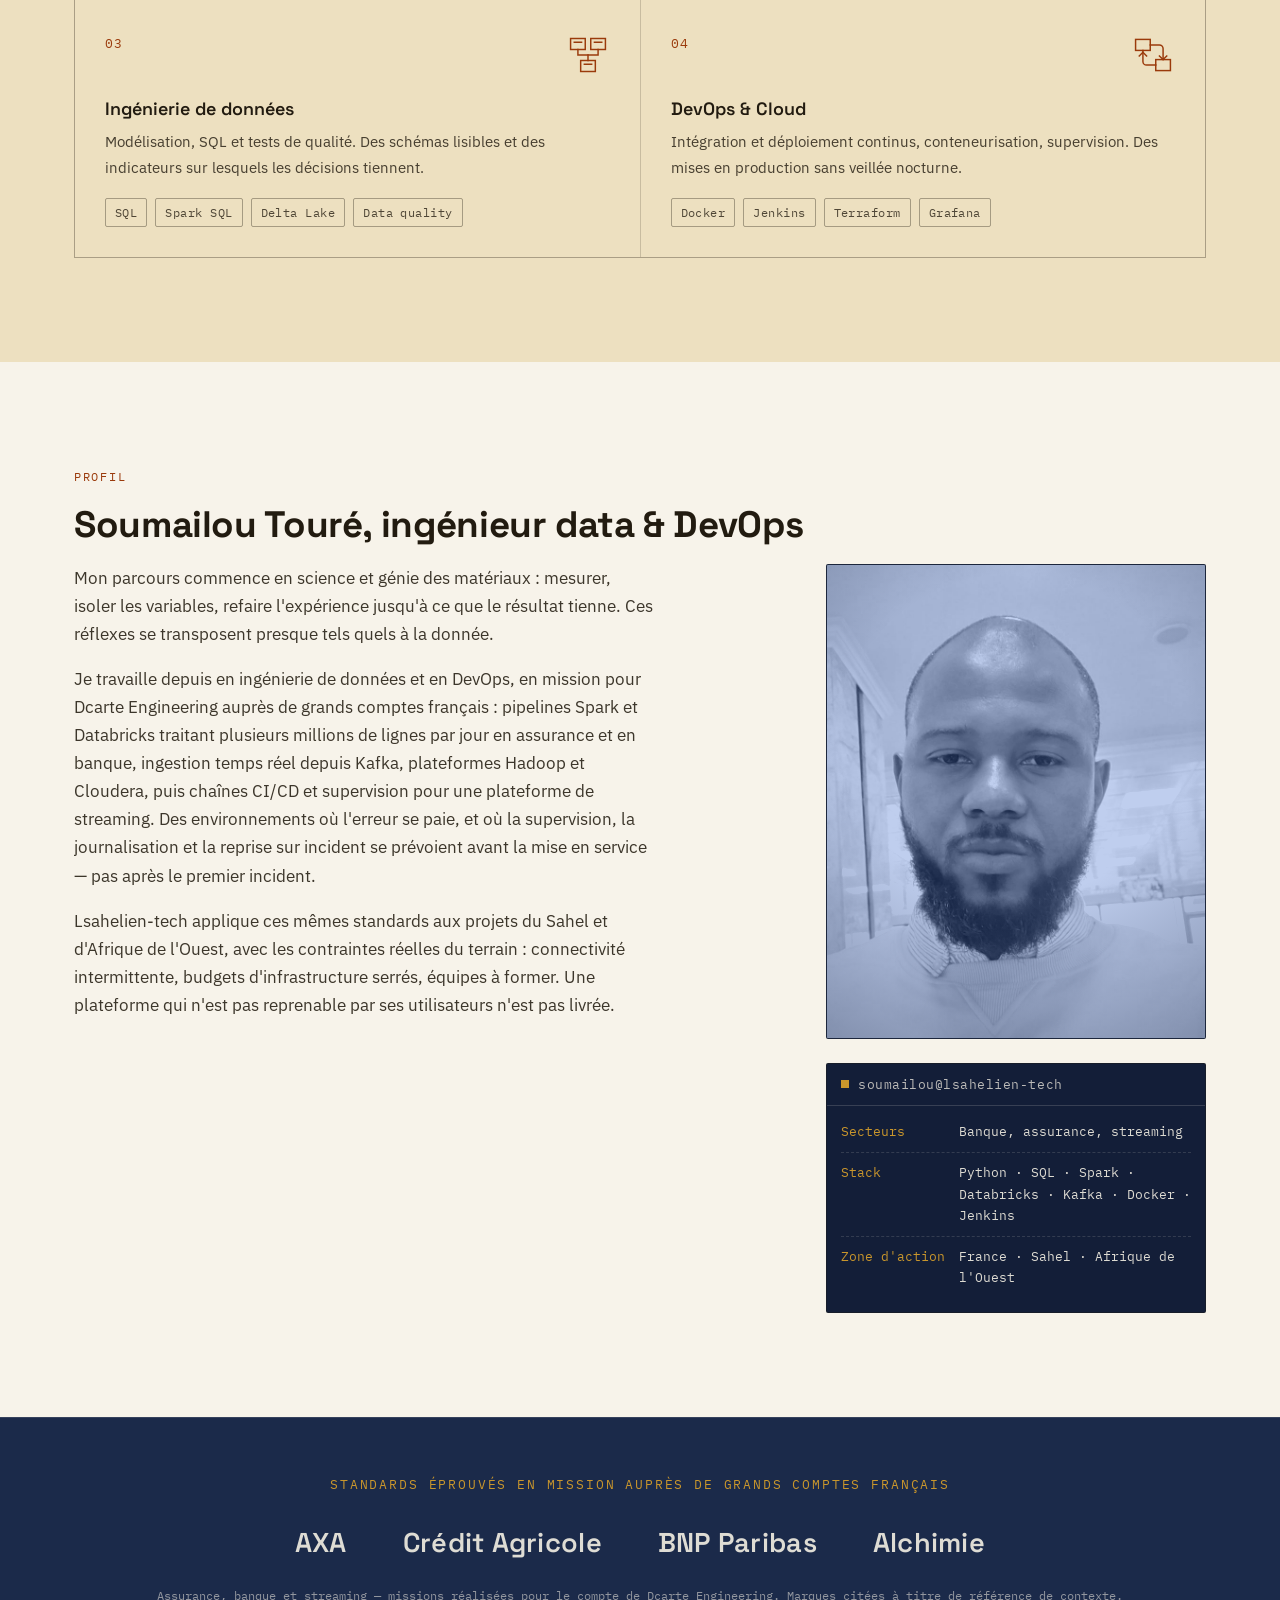
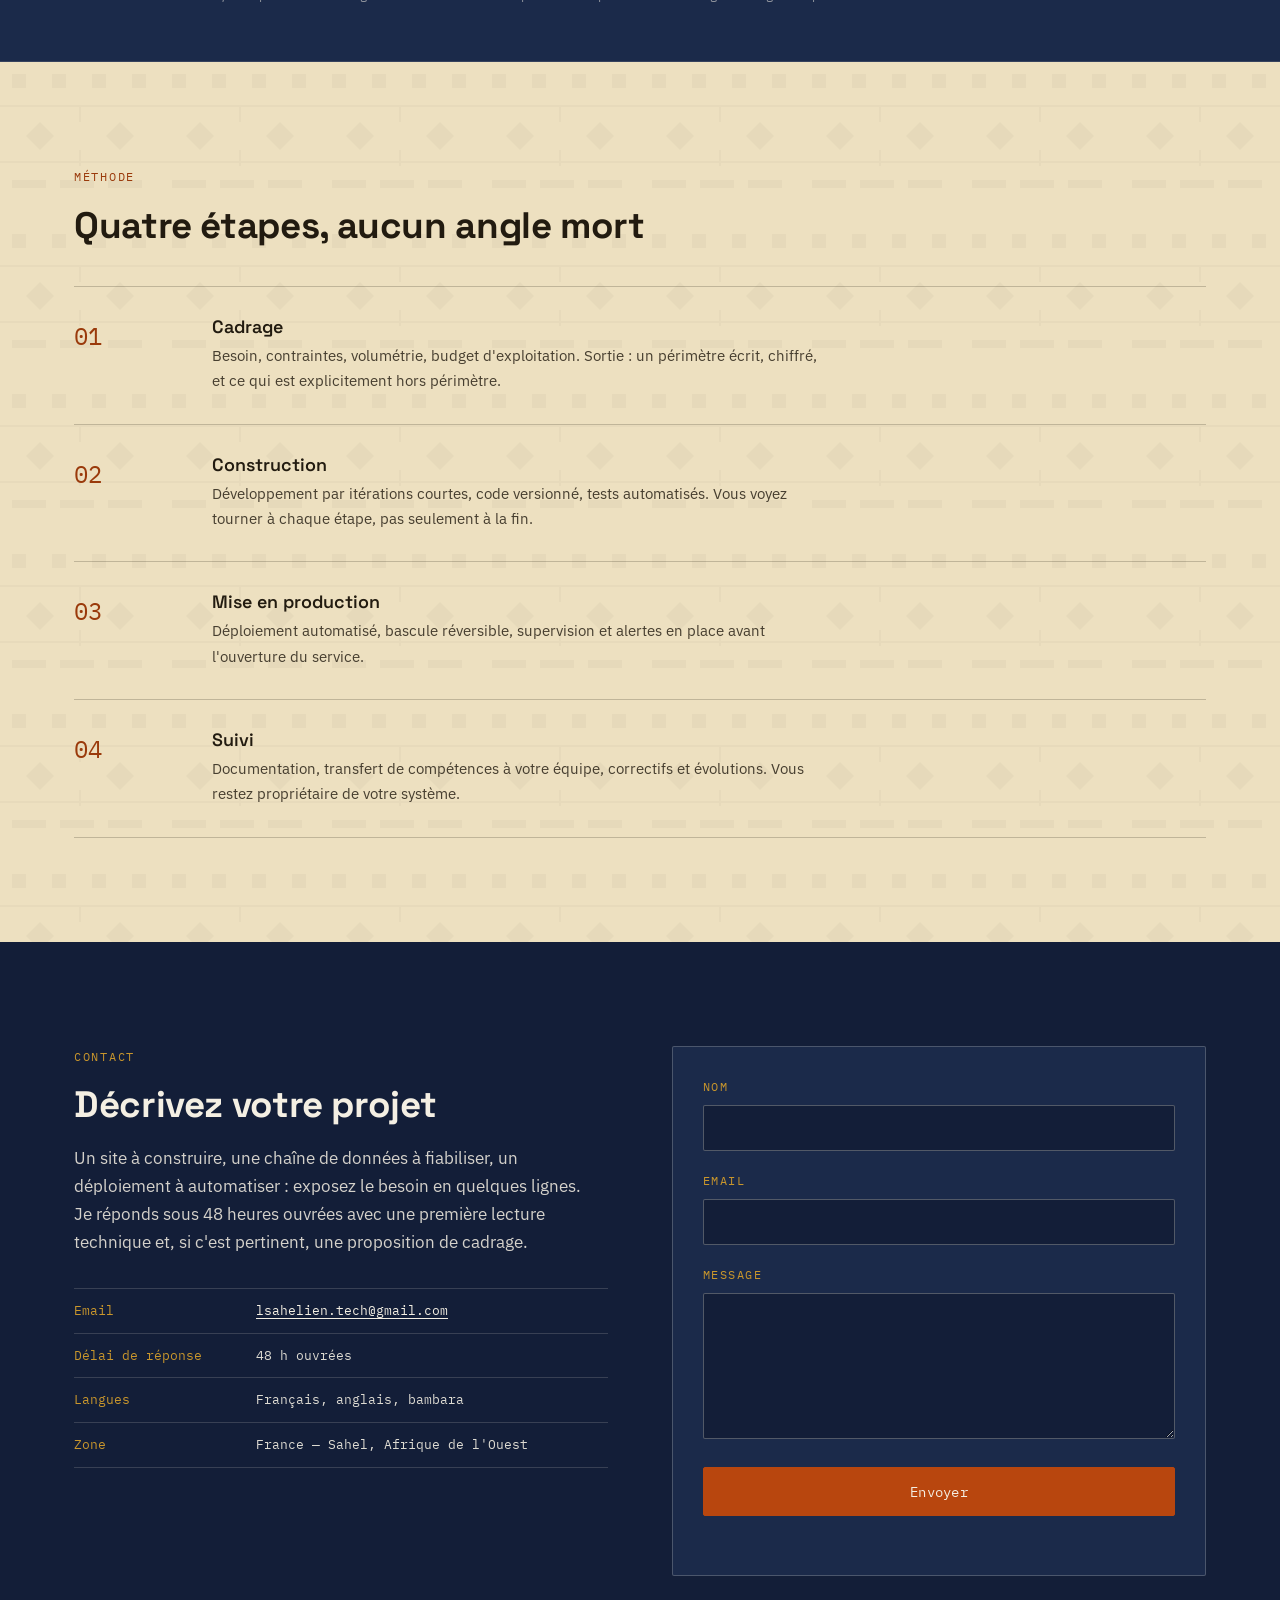
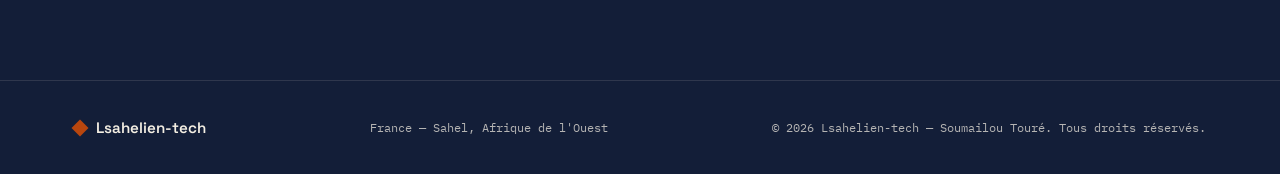
==== commit a93f2230: "Publie l'adresse de contact directe Le formulaire répond 503 tant que les secrets Brevo ne sont pas " ====
--- a/public/index.html
+++ b/public/index.html
@@ -321,6 +321,7 @@
           lecture technique et, si c'est pertinent, une proposition de cadrage.
         </p>
         <ul class="contact-meta">
+          <li><span>Email</span> <a href="mailto:lsahelien.tech@gmail.com">lsahelien.tech@gmail.com</a></li>
           <li><span>Délai de réponse</span> 48 h ouvrées</li>
           <li><span>Langues</span> Français, anglais, bambara</li>
           <li><span>Zone</span> France — Sahel, Afrique de l'Ouest</li>
@@ -344,6 +345,14 @@
           <label for="message">Message</label>
           <textarea id="message" name="message" rows="6" required aria-describedby="err-message"></textarea>
           <p class="error" id="err-message" role="alert" hidden>Décrivez votre besoin en quelques lignes (20 caractères minimum).</p>
+        </div>
+
+        <!-- Champ piège : masqué à l'écran et aux lecteurs d'écran, ignoré au
+             clavier. Un robot le remplit, un visiteur non — le Worker rejette
+             alors la requête. -->
+        <div class="honeypot" aria-hidden="true">
+          <label for="website">Ne pas remplir ce champ</label>
+          <input type="text" id="website" name="website" tabindex="-1" autocomplete="off">
         </div>
 
         <button type="submit" class="btn btn-solid btn-block">Envoyer</button>
--- a/public/assets/css/style.css
+++ b/public/assets/css/style.css
@@ -343,6 +343,8 @@
 .contact-meta li { display: grid; grid-template-columns: 170px 1fr; gap: 12px; padding: 11px 0; border-top: var(--border) rgba(244,239,227,.16); color: rgba(244,239,227,.9); }
 .contact-meta li:last-child { border-bottom: var(--border) rgba(244,239,227,.16); }
 .contact-meta span { color: var(--or); }
+.contact-meta a { color: var(--creme); text-decoration: underline; text-underline-offset: 3px; }
+.contact-meta a:hover { color: var(--or); }
 
 .form {
   border: var(--border) rgba(244,239,227,.22);
@@ -369,6 +371,17 @@
 .field input::placeholder, .field textarea::placeholder { color: rgba(244,239,227,.4); }
 .field input:focus-visible, .field textarea:focus-visible { border-color: var(--or); }
 .field [aria-invalid="true"] { border-color: #E86A2B; }
+
+/* Champ piège anti-robot : hors écran plutôt que display:none, que certains
+   robots savent détecter. */
+.honeypot {
+  position: absolute;
+  width: 1px; height: 1px;
+  margin: -1px; padding: 0;
+  overflow: hidden;
+  clip-path: inset(50%);
+  white-space: nowrap;
+}
 
 .error { font-family: var(--font-mono); font-size: .76rem; color: #F0956A; margin: 8px 0 0; }
 .form-status { font-family: var(--font-mono); font-size: .8rem; margin: 14px 0 0; min-height: 1.2em; color: var(--or); }
